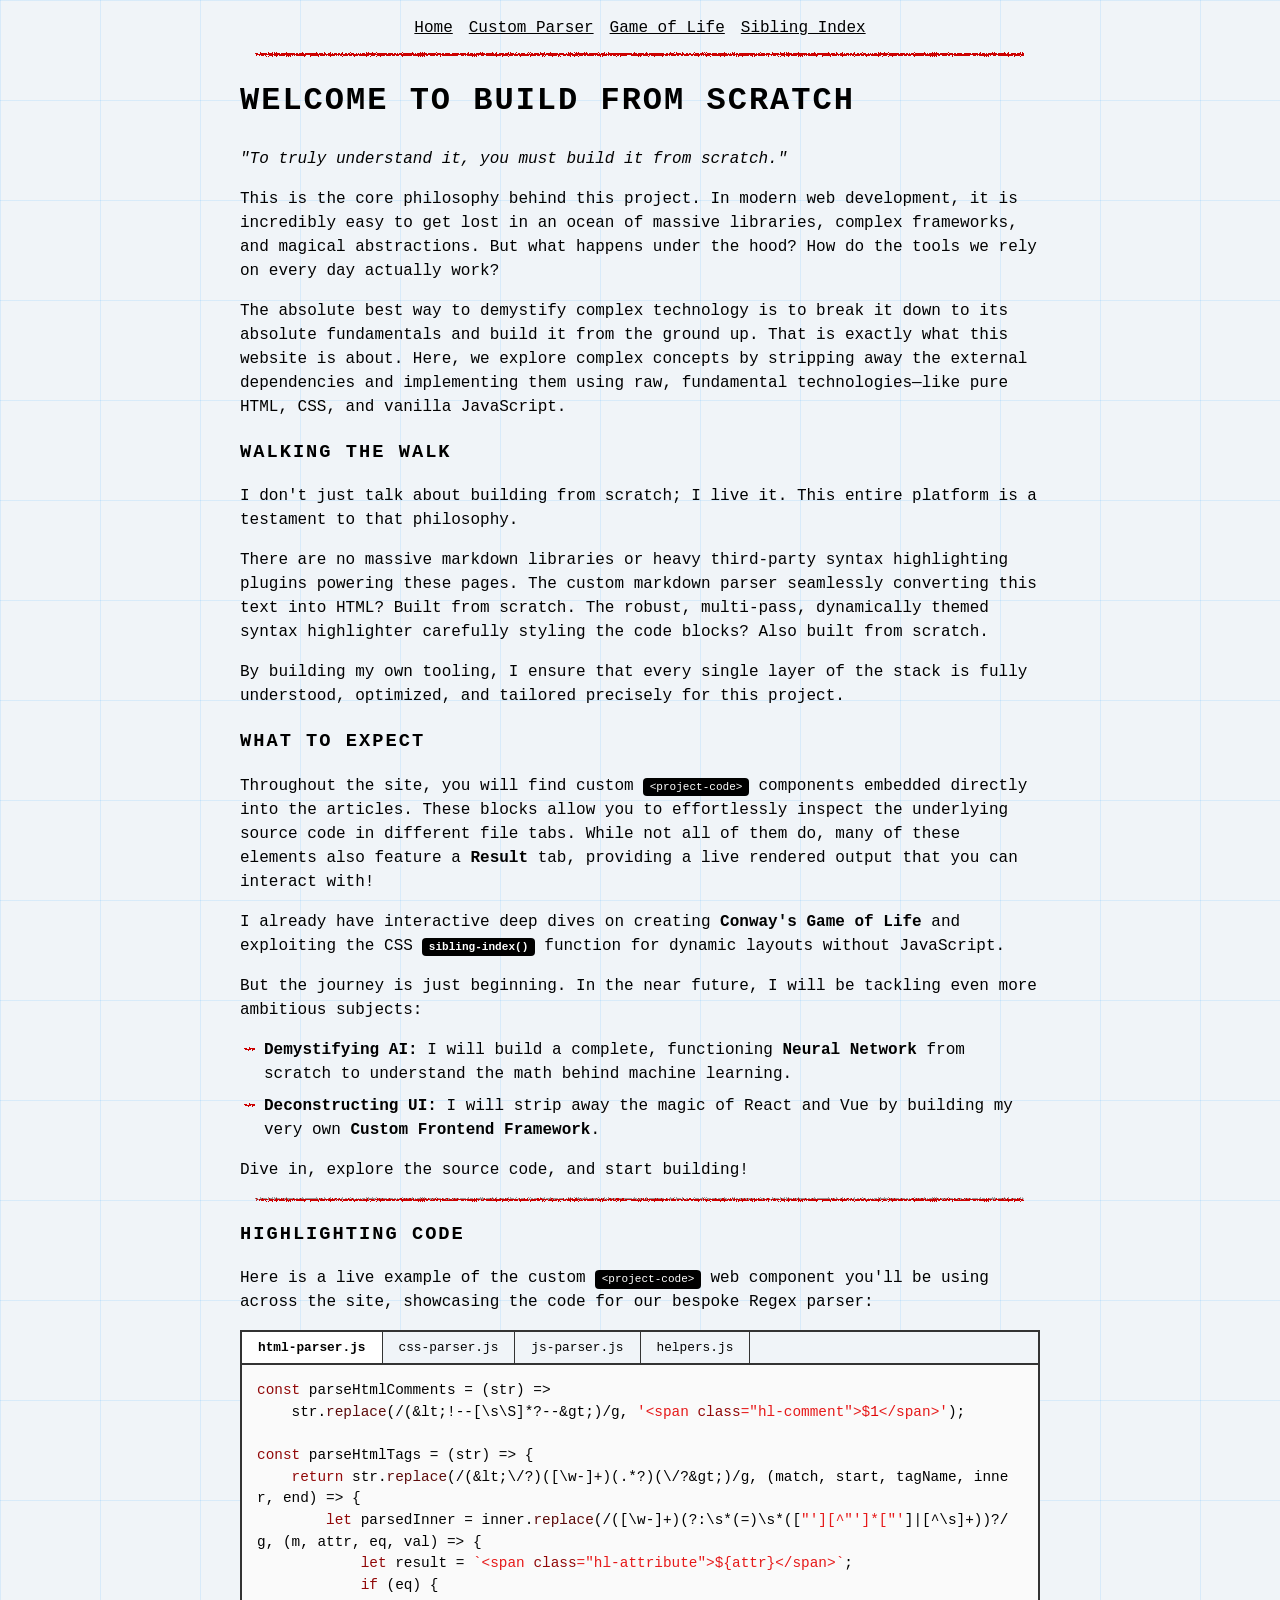
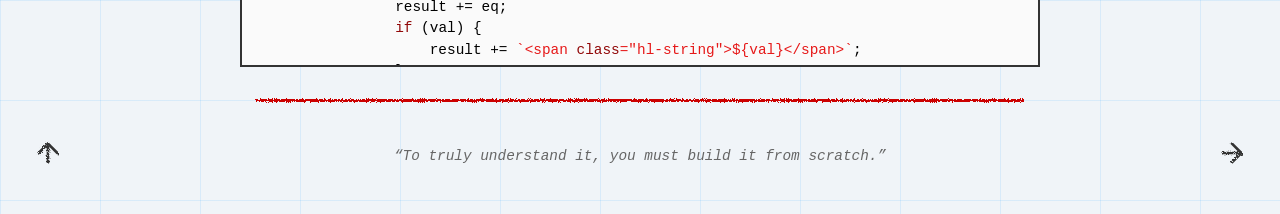
==== index.html @ 82d125a9 "build from scratch" ====
<!DOCTYPE html>
<html lang="en">

<head>
    <meta charset="UTF-8">
    <meta name="viewport" content="width=device-width, initial-scale=1.0">
    <title>Build From Scratch</title>
    <link rel="stylesheet" href="style.css">
    <script src="script.js" type="module"></script>
</head>

<body>
    <nav>
        <ul class="nav-links">
            <li><a href="#/">Home</a></li>
            <li><a href="#/custom-parser">Custom Parser</a></li>
            <li><a href="#/game-of-life">Game of Life</a></li>
            <li><a href="#/sibling-index">Sibling Index</a></li>
        </ul>
    </nav>

    <main>
        Main Content
    </main>

    <footer>
        <a href="#" class="icon-link" aria-label="Back to Top">
            <svg width="32" height="32" viewBox="0 0 24 24" fill="none" stroke="currentColor" stroke-width="2"
                stroke-linecap="round" stroke-linejoin="round">
                <line x1="12" y1="19" x2="12" y2="5"></line>
                <polyline points="5 12 12 5 19 12"></polyline>
            </svg>
        </a>

        <p class="quote">“To truly understand it, you must build it from scratch.”</p>

        <a href="#/sibling-index" class="icon-link" aria-label="Next Article">
            <svg width="32" height="32" viewBox="0 0 24 24" fill="none" stroke="currentColor" stroke-width="2"
                stroke-linecap="round" stroke-linejoin="round">
                <line x1="5" y1="12" x2="19" y2="12"></line>
                <polyline points="12 5 19 12 12 19"></polyline>
            </svg>
        </a>
    </footer>

    <!-- Filter for "handdrawn" lines -->
    <svg style="display: none;">
        <filter id="hand-drawn" x="-8%" y="-10%" width="120%" height="120%">
            <feTurbulence type="fractalNoise" baseFrequency="1.5" numOctaves="2" result="noise" />
            <feDisplacementMap in="SourceGraphic" in2="noise" scale="5" />
        </filter>
    </svg>
</body>

</html>
---- style.css ----
:root {
    --bg-image: linear-gradient(rgba(0, 150, 255, 0.1) 1px, transparent 1px),
        linear-gradient(90deg, rgba(0, 150, 255, 0.1) 1px, transparent 1px),
        linear-gradient(rgba(0, 150, 255, 0.05) 0.5px, transparent 0.5px),
        linear-gradient(90deg, rgba(0, 150, 255, 0.05) 0.5px, transparent 0.5px);
    --bg-size: 100px 100px, 100px 100px, 20px 20px, 20px 20px;
    --underline: hsl(360, 100%, 40%);
}

* {
    box-sizing: border-box;
    line-height: 1.5;
}

body {
    background-color: #f0f4f8;
    background-image: var(--bg-image);
    background-size: var(--bg-size);
    margin: 0;
    font-family: 'JetBrains Mono', 'Fira Code', monospace;
    min-height: 100dvh;
    display: grid;
    grid-template-rows: auto 1fr auto;
}

nav {
    position: relative;
    padding-block: 1rem;

    ul {
        display: flex;
        justify-content: center;
        gap: 1rem;
        width: 100%;
        list-style: none;
        margin-block: 0;
        padding-inline: 0;

        a {
            color: black;
        }
    }

    &::after {
        content: "";
        position: absolute;
        bottom: 0;
        width: 60%;
        border-bottom: 3px solid var(--underline);
        margin-inline: 20%;
        filter: url(#hand-drawn);
    }
}

main {
    width: 100%;
    max-width: min(90vw, 800px);
    margin-inline: auto;
}

footer {
    position: relative;
    display: grid;
    grid-template-columns: auto 1fr auto;
    align-items: center;
    justify-items: center;
    gap: 1rem;
    padding-block: 2rem;
    padding-inline: 2rem;
    text-align: center;

    &::before {
        content: "";
        position: absolute;
        top: 0;
        width: 60vw;
        border-bottom: 3px solid var(--underline);
        margin-inline: 20%;
        filter: url(#hand-drawn);
    }
}

.icon-link {
    color: #333;
    transition: transform 0.2s;
    filter: url(#hand-drawn);
}

.icon-link:hover {
    transform: translateY(-3px);
    color: var(--underline);
}

.quote {
    font-style: italic;
    font-size: 0.9rem;
    color: #666;
}

:is(h1, h2, h3, h4, h5, h6) {
    letter-spacing: 2px;
}

:is(h1, h2, h3) {
    text-transform: uppercase;
}

hr.line {
    width: 60vw;
    border-bottom: 2px solid var(--underline);
    filter: url(#hand-drawn);
}

ul {
    padding-left: 1.5rem;
    margin: 1rem 0;
    list-style: none;
}

main li {
    position: relative;
    margin-bottom: 0.5rem;
}

main li::before {
    content: "";
    position: absolute;
    left: -1.2rem;
    top: .6rem;
    width: 10px;
    height: 2px;
    rotate: calc((mod(sibling-index() * 23, 9) - 4) * 5deg);
    background-color: var(--underline);
    filter: url(#hand-drawn);
}

code {
    background: #000;
    color: #fff;
    padding: 0.2rem 0.4rem;
    font-size: 0.85em;
    border-radius: 4px;
}

::-webkit-scrollbar {
    width: 8px;
    height: 8px;
}

::-webkit-scrollbar-thumb {
    background: #333;
    border: 2px solid #fff;
}
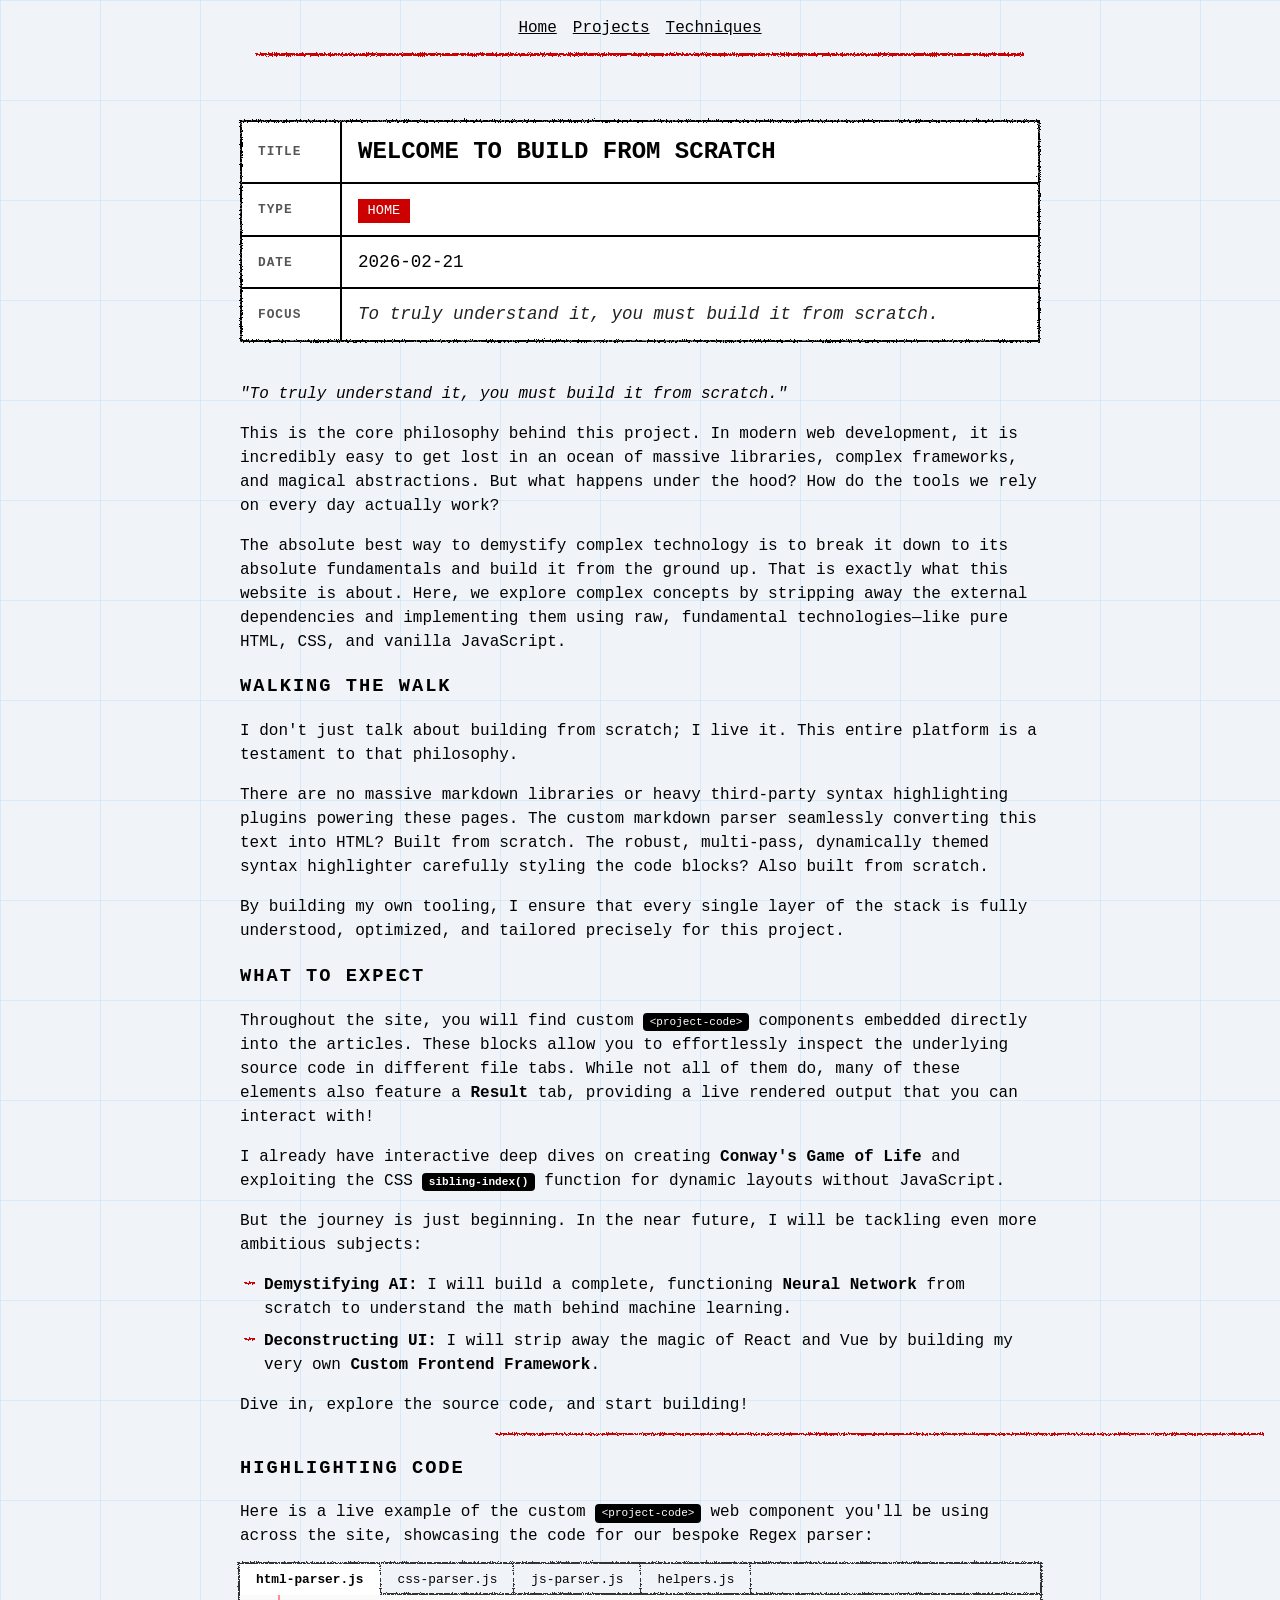
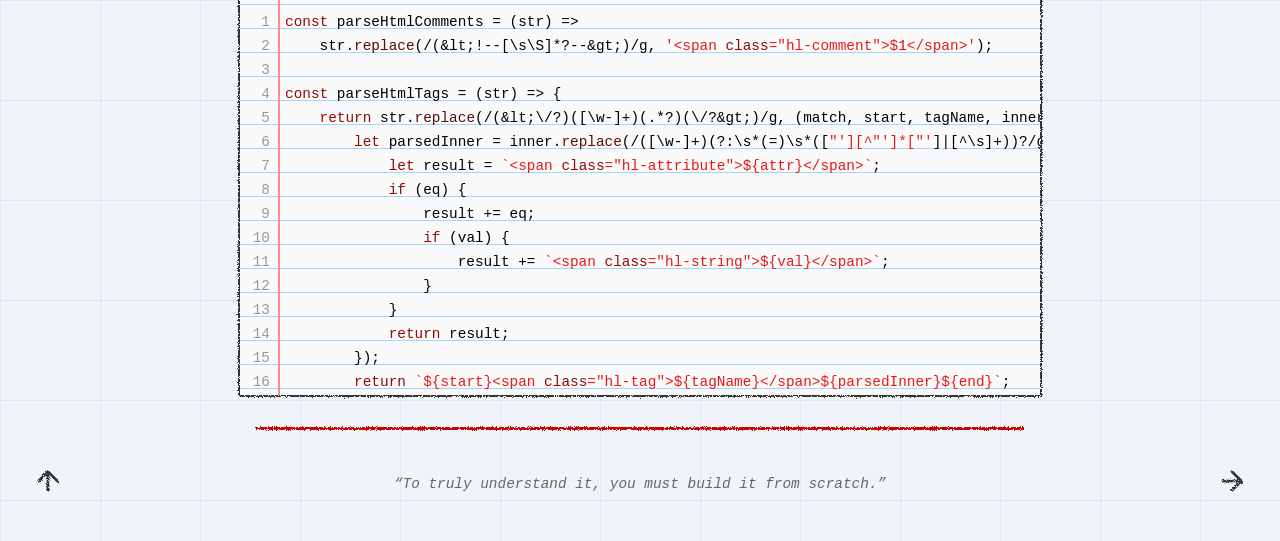
==== commit 419004dd: "2" ====
--- a/index.html
+++ b/index.html
@@ -6,6 +6,7 @@
     <meta name="viewport" content="width=device-width, initial-scale=1.0">
     <title>Build From Scratch</title>
     <link rel="stylesheet" href="style.css">
+    <link rel="stylesheet" href="utils/highlight.css">
     <script src="script.js" type="module"></script>
 </head>
 
@@ -13,9 +14,8 @@
     <nav>
         <ul class="nav-links">
             <li><a href="#/">Home</a></li>
-            <li><a href="#/custom-parser">Custom Parser</a></li>
-            <li><a href="#/game-of-life">Game of Life</a></li>
-            <li><a href="#/sibling-index">Sibling Index</a></li>
+            <li><a href="#/projects">Projects</a></li>
+            <li><a href="#/techniques">Techniques</a></li>
         </ul>
     </nav>
 
--- a/style.css
+++ b/style.css
@@ -26,6 +26,7 @@
 nav {
     position: relative;
     padding-block: 1rem;
+    margin-bottom: 2rem;
 
     ul {
         display: flex;
@@ -105,7 +106,8 @@
     text-transform: uppercase;
 }
 
-hr.line {
+.line {
+    margin-inline: 20vw;
     width: 60vw;
     border-bottom: 2px solid var(--underline);
     filter: url(#hand-drawn);
@@ -150,4 +152,191 @@
 ::-webkit-scrollbar-thumb {
     background: #333;
     border: 2px solid #fff;
+}
+
+.image-container {
+    position: relative;
+    max-width: 100%;
+    margin-block: 2rem;
+}
+
+.sketched-filter {
+    filter: url(#hand-drawn);
+}
+
+.image-container img {
+    display: block;
+    width: 100%;
+    height: auto;
+    border-radius: 4px;
+}
+
+.overlay {
+    position: absolute;
+    inset: 0;
+    pointer-events: none;
+    background-color: rgba(255, 255, 255, 0.05);
+}
+
+.code-tab-container {
+    margin-block: 1rem 2rem;
+    background: #fff;
+    font-family: inherit;
+    position: relative;
+    z-index: 0;
+}
+
+.code-tab-container::before {
+    content: "";
+    position: absolute;
+    inset: -2px;
+    border: 2px solid #333;
+    pointer-events: none;
+    filter: url(#hand-drawn);
+    z-index: -1;
+}
+
+.code-tab-bar {
+    display: flex;
+    background: #f0f4f8;
+    overflow-x: auto;
+    overflow-y: hidden;
+    position: relative;
+    z-index: 1;
+}
+
+.code-tab-bar::after {
+    content: "";
+    position: absolute;
+    bottom: 0;
+    left: 0;
+    right: 0;
+    height: 2px;
+    background: #333;
+    pointer-events: none;
+    filter: url(#hand-drawn);
+    z-index: -1;
+}
+
+.code-tab {
+    padding: 8px 16px;
+    font-size: 0.8rem;
+    font-family: inherit;
+    border: none;
+    background: #fff;
+    font-weight: bold;
+    cursor: default;
+    position: relative;
+}
+
+.code-tab::after {
+    content: "";
+    position: absolute;
+    right: -1px;
+    top: 0;
+    bottom: 0;
+    width: 2px;
+    background: #333;
+    pointer-events: none;
+    filter: url(#hand-drawn);
+    z-index: 1;
+}
+
+.code-tab-container pre {
+    margin: 0;
+    padding: 15px 15px 15px 0;
+    max-height: 400px;
+    overflow: auto;
+    font-size: 0.9rem;
+
+    line-height: 1.5rem;
+    background-color: #fafafa;
+    background-image:
+        linear-gradient(90deg, transparent 38px, #ff8c8c 38px, #ff8c8c 40px, transparent 40px),
+        linear-gradient(to bottom, transparent calc(1.5rem - 1px), #a3d5ff calc(1.5rem - 1px));
+    background-size: 100% 1.5rem;
+    background-attachment: local;
+    background-position: left top, left 10px;
+
+    white-space: pre;
+    word-break: break-all;
+    color: #000;
+    position: relative;
+    z-index: 1;
+    counter-reset: line;
+}
+
+.code-tab-container code {
+    background: transparent;
+    padding: 0;
+    color: inherit;
+    font-size: inherit;
+}
+
+.line-num::before {
+    counter-increment: line;
+    content: counter(line);
+    display: inline-block;
+    width: 30px;
+    text-align: right;
+    margin-right: 15px;
+    color: #999;
+    user-select: none;
+}
+
+.grid-container {
+    display: grid;
+    grid-template-columns: repeat(auto-fill, minmax(250px, 1fr));
+    gap: 1.5rem;
+    margin-block: 2rem;
+}
+
+.card {
+    display: flex;
+    flex-direction: column;
+    padding: 1.5rem;
+    border-radius: 6px;
+    background: #fff;
+    text-decoration: none;
+    color: #333;
+    position: relative;
+    z-index: 0;
+    transition: transform 0.2s ease, box-shadow 0.2s ease;
+}
+
+.card::before {
+    content: "";
+    position: absolute;
+    inset: -2px;
+    border: 2px solid #333;
+    border-radius: 6px;
+    pointer-events: none;
+    filter: url(#hand-drawn);
+    z-index: -1;
+    transition: inherit;
+}
+
+.card:hover {
+    transform: translateY(-4px);
+    box-shadow: 0 4px 12px rgba(0, 0, 0, 0.1);
+}
+
+.card h3 {
+    margin: 0 0 0.5rem 0;
+    font-size: 1.25rem;
+    text-transform: uppercase;
+}
+
+.card p {
+    margin: 0 0 1rem 0;
+    font-size: 0.95rem;
+    color: #555;
+    flex: 1;
+}
+
+.card-meta {
+    font-size: 0.8rem;
+    color: #777;
+    font-weight: bold;
+    text-transform: uppercase;
 }
--- a/utils/highlight.css
+++ b/utils/highlight.css
@@ -0,0 +1,55 @@
+[class^="hl-"] {
+    --hl-hue: 360;
+    color: hsl(var(--hl-hue), var(--hl-sat), var(--hl-light));
+}
+
+.hl-comment {
+    --hl-sat: 20%;
+    --hl-light: 60%;
+    font-style: italic;
+}
+
+.hl-string {
+    --hl-sat: 80%;
+    --hl-light: 50%;
+}
+
+.hl-keyword {
+    --hl-sat: 90%;
+    --hl-light: 30%;
+}
+
+.hl-function {
+    --hl-sat: 80%;
+    --hl-light: 20%;
+}
+
+.hl-number {
+    --hl-sat: 95%;
+    --hl-light: 45%;
+}
+
+.hl-tag {
+    --hl-sat: 60%;
+    --hl-light: 18%;
+}
+
+.hl-attribute {
+    --hl-sat: 65%;
+    --hl-light: 30%;
+}
+
+.hl-selector {
+    --hl-sat: 50%;
+    --hl-light: 15%;
+}
+
+.hl-property {
+    --hl-sat: 85%;
+    --hl-light: 25%;
+}
+
+.hl-value {
+    --hl-sat: 60%;
+    --hl-light: 50%;
+}
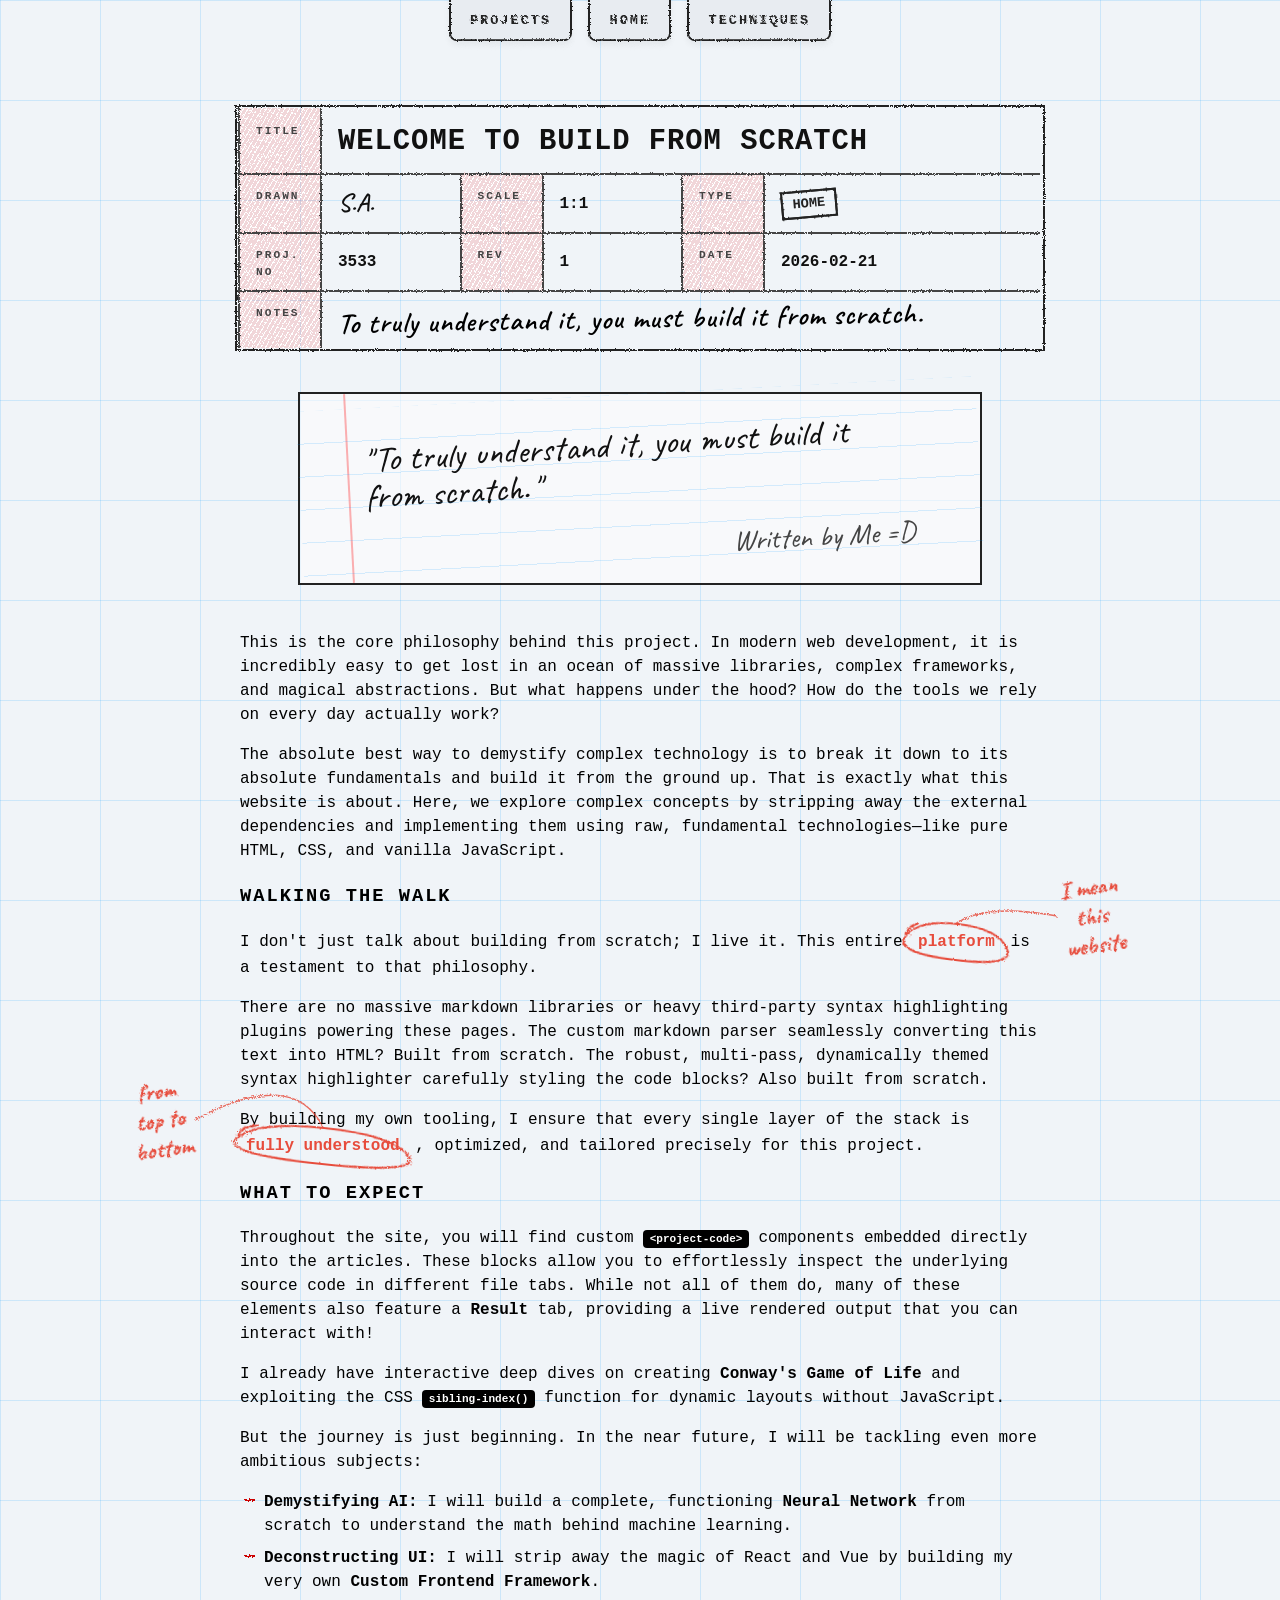
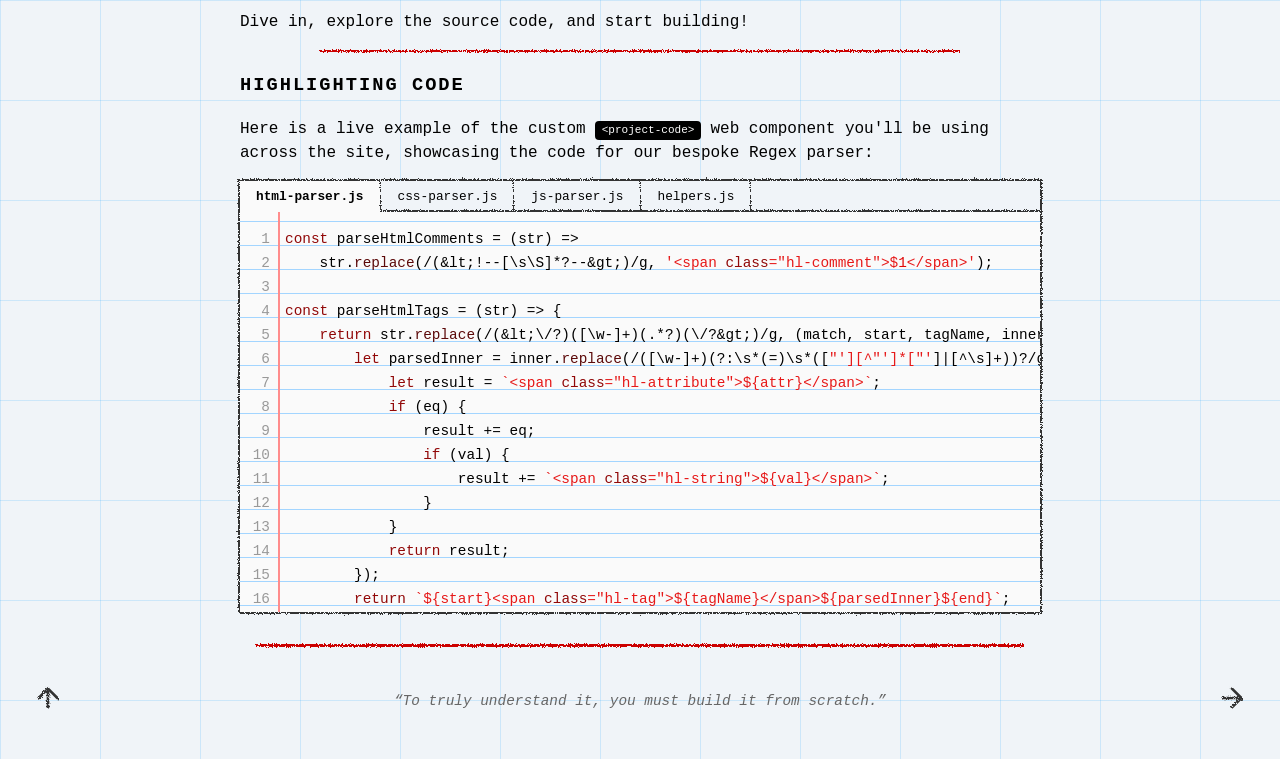
==== commit 2ed277bf: "bom" ====
--- a/index.html
+++ b/index.html
@@ -13,14 +13,14 @@
 <body>
     <nav>
         <ul class="nav-links">
+            <li><a href="#/projects">Projects</a></li>
             <li><a href="#/">Home</a></li>
-            <li><a href="#/projects">Projects</a></li>
             <li><a href="#/techniques">Techniques</a></li>
         </ul>
     </nav>
 
     <main>
-        Main Content
+        Fetching content
     </main>
 
     <footer>
@@ -43,9 +43,17 @@
         </a>
     </footer>
 
-    <!-- Filter for "handdrawn" lines -->
+    <!-- Filters for "handdrawn" lines -->
     <svg style="display: none;">
         <filter id="hand-drawn" x="-8%" y="-10%" width="120%" height="120%">
+            <feTurbulence type="fractalNoise" baseFrequency="1.5" numOctaves="2" result="noise" />
+            <feDisplacementMap in="SourceGraphic" in2="noise" scale="5" />
+        </filter>
+        <filter id="hand-drawn-3" x="-8%" y="-10%" width="120%" height="120%">
+            <feTurbulence type="fractalNoise" baseFrequency="1.5" numOctaves="2" result="noise" />
+            <feDisplacementMap in="SourceGraphic" in2="noise" scale="3" />
+        </filter>
+        <filter id="hand-drawn-5" x="-8%" y="-10%" width="120%" height="120%">
             <feTurbulence type="fractalNoise" baseFrequency="1.5" numOctaves="2" result="noise" />
             <feDisplacementMap in="SourceGraphic" in2="noise" scale="5" />
         </filter>
--- a/style.css
+++ b/style.css
@@ -1,8 +1,8 @@
 :root {
-    --bg-image: linear-gradient(rgba(0, 150, 255, 0.1) 1px, transparent 1px),
-        linear-gradient(90deg, rgba(0, 150, 255, 0.1) 1px, transparent 1px),
-        linear-gradient(rgba(0, 150, 255, 0.05) 0.5px, transparent 0.5px),
-        linear-gradient(90deg, rgba(0, 150, 255, 0.05) 0.5px, transparent 0.5px);
+    --bg-image: linear-gradient(rgba(0, 150, 255, 0.15) 1px, transparent 1px),
+        linear-gradient(90deg, rgba(0, 150, 255, 0.15) 1px, transparent 1px),
+        linear-gradient(rgba(0, 150, 255, 0.08) 0.5px, transparent 0.5px),
+        linear-gradient(90deg, rgba(0, 150, 255, 0.08) 0.5px, transparent 0.5px);
     --bg-size: 100px 100px, 100px 100px, 20px 20px, 20px 20px;
     --underline: hsl(360, 100%, 40%);
 }
@@ -10,6 +10,11 @@
 * {
     box-sizing: border-box;
     line-height: 1.5;
+}
+
+@font-face {
+    font-family: 'Caveat';
+    src: url('static/Caveat-VariableFont_wght.ttf') format('truetype');
 }
 
 body {
@@ -25,31 +30,54 @@
 
 nav {
     position: relative;
-    padding-block: 1rem;
-    margin-bottom: 2rem;
+    margin-bottom: 1.5rem;
 
     ul {
         display: flex;
         justify-content: center;
+        align-items: flex-start;
         gap: 1rem;
         width: 100%;
         list-style: none;
         margin-block: 0;
         padding-inline: 0;
 
+        li {
+            margin: 0;
+            padding: 0;
+            rotate: calc(((sibling-index() - 1) / sibling-count() - 0.5) * -10deg);
+            translate: 0 -0.8rem;
+        }
+
         a {
-            color: black;
+            display: inline-block;
+            padding-block: 1.5rem .5rem;
+            padding-inline: 1.2rem;
+            position: relative;
+
+            color: #222;
+            text-decoration: none;
+            text-transform: uppercase;
+            font-weight: 800;
+            font-size: 0.85rem;
+            letter-spacing: 2px;
+            background-color: #e8ecf1;
+            border: 2px solid #222;
+            border-top: none;
+            border-bottom-left-radius: .5rem;
+            border-bottom-right-radius: .5rem;
+            filter: url(#hand-drawn-3);
+            transition: transform 0.2s ease, background-color 0.2s ease;
+            box-shadow: 0 4px 6px rgba(0, 0, 0, 0.05);
         }
-    }
-
-    &::after {
-        content: "";
-        position: absolute;
-        bottom: 0;
-        width: 60%;
-        border-bottom: 3px solid var(--underline);
-        margin-inline: 20%;
-        filter: url(#hand-drawn);
+
+        a:hover {
+            content: "";
+            transform: translateY(4px);
+            background-color: hsl(360 100% 50% / 0.122);
+            background-image: repeating-linear-gradient(-60deg, transparent, transparent 3px, #fff 3px, #fff 4px);
+            filter: url(#hand-drawn-3);
+        }
     }
 }
 
@@ -107,8 +135,8 @@
 }
 
 .line {
-    margin-inline: 20vw;
-    width: 60vw;
+    margin-inline: auto;
+    width: 80%;
     border-bottom: 2px solid var(--underline);
     filter: url(#hand-drawn);
 }
@@ -144,6 +172,12 @@
     border-radius: 4px;
 }
 
+p code {
+    break-inside: avoid;
+    white-space: nowrap;
+    font-weight: 900;
+}
+
 ::-webkit-scrollbar {
     width: 8px;
     height: 8px;
@@ -202,20 +236,20 @@
     overflow-x: auto;
     overflow-y: hidden;
     position: relative;
-    z-index: 1;
+    z-index: 2;
 }
 
 .code-tab-bar::after {
     content: "";
     position: absolute;
-    bottom: 0;
+    bottom: 0px;
     left: 0;
     right: 0;
     height: 2px;
     background: #333;
     pointer-events: none;
     filter: url(#hand-drawn);
-    z-index: -1;
+    z-index: 1;
 }
 
 .code-tab {
@@ -223,10 +257,11 @@
     font-size: 0.8rem;
     font-family: inherit;
     border: none;
-    background: #fff;
+    background: transparent;
     font-weight: bold;
     cursor: default;
     position: relative;
+    z-index: 1;
 }
 
 .code-tab::after {
@@ -239,7 +274,14 @@
     background: #333;
     pointer-events: none;
     filter: url(#hand-drawn);
-    z-index: 1;
+    z-index: 2;
+}
+
+.code-tab.active {
+    background: #fafafa;
+    z-index: 3;
+    border-bottom: 2px solid #fafafa;
+    margin-bottom: -2px;
 }
 
 .code-tab-container pre {
@@ -260,8 +302,7 @@
 
     white-space: pre;
     word-break: break-all;
-    color: #000;
-    position: relative;
+    color: black;
     z-index: 1;
     counter-reset: line;
 }
@@ -277,11 +318,18 @@
     counter-increment: line;
     content: counter(line);
     display: inline-block;
-    width: 30px;
+    width: 2rem;
     text-align: right;
     margin-right: 15px;
     color: #999;
     user-select: none;
+}
+
+@media (max-width: 600px) {
+    .code-tab-container pre {
+        padding: 10px 10px 10px 0;
+        font-size: 0.75rem;
+    }
 }
 
 .grid-container {
@@ -295,12 +343,11 @@
     display: flex;
     flex-direction: column;
     padding: 1.5rem;
-    border-radius: 6px;
+    border-radius: .5rem;
     background: #fff;
     text-decoration: none;
     color: #333;
     position: relative;
-    z-index: 0;
     transition: transform 0.2s ease, box-shadow 0.2s ease;
 }
 
@@ -312,13 +359,10 @@
     border-radius: 6px;
     pointer-events: none;
     filter: url(#hand-drawn);
-    z-index: -1;
-    transition: inherit;
 }
 
 .card:hover {
     transform: translateY(-4px);
-    box-shadow: 0 4px 12px rgba(0, 0, 0, 0.1);
 }
 
 .card h3 {
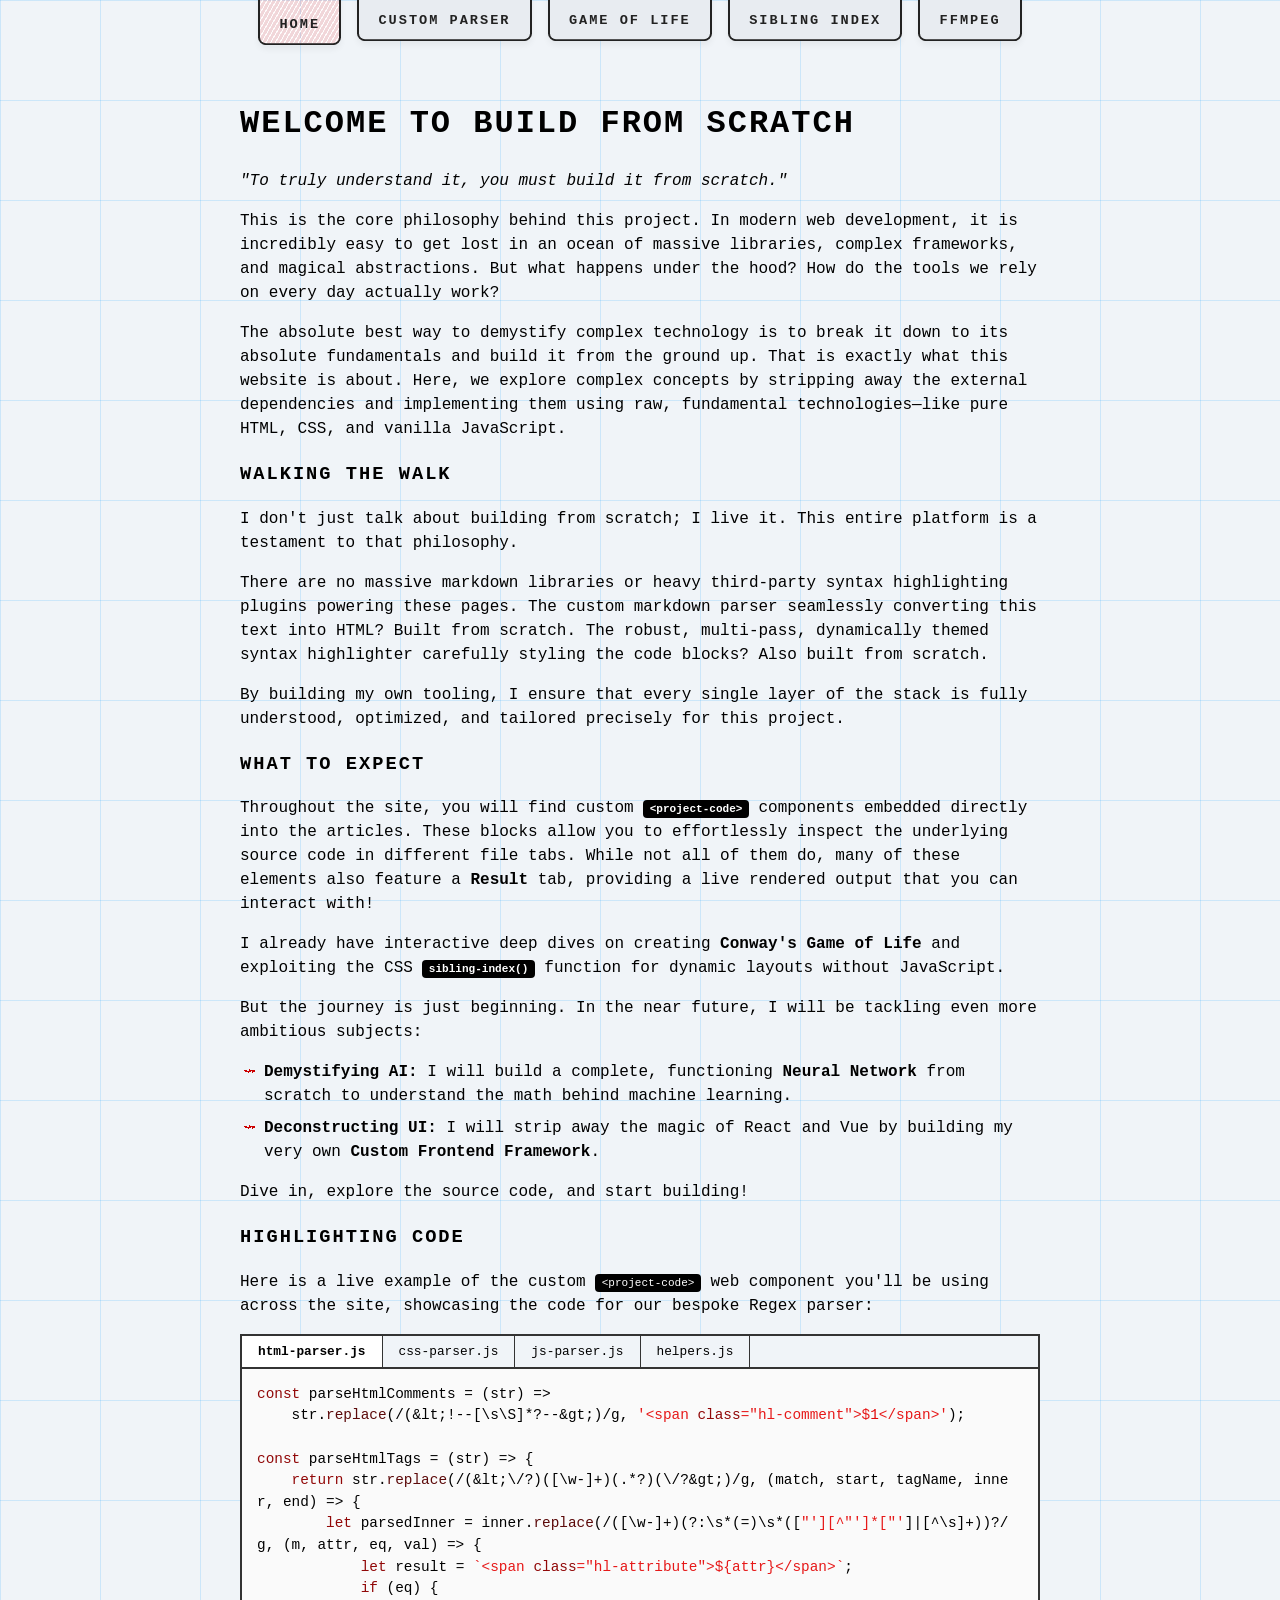
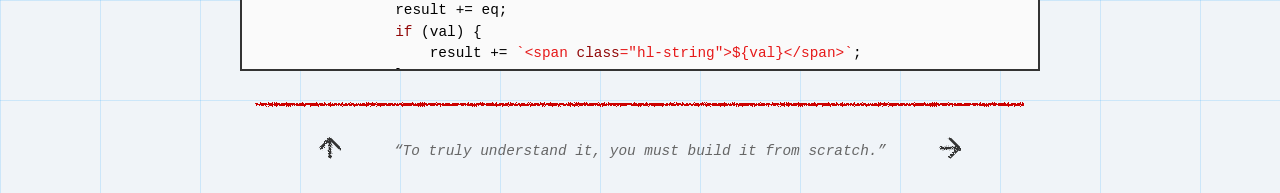
==== commit 1edbe662: "ffmpeg article" ====
--- a/index.html
+++ b/index.html
@@ -6,21 +6,22 @@
     <meta name="viewport" content="width=device-width, initial-scale=1.0">
     <title>Build From Scratch</title>
     <link rel="stylesheet" href="style.css">
-    <link rel="stylesheet" href="utils/highlight.css">
     <script src="script.js" type="module"></script>
 </head>
 
 <body>
     <nav>
         <ul class="nav-links">
-            <li><a href="#/projects">Projects</a></li>
             <li><a href="#/">Home</a></li>
-            <li><a href="#/techniques">Techniques</a></li>
+            <li><a href="#/custom-parser">Custom Parser</a></li>
+            <li><a href="#/game-of-life">Game of Life</a></li>
+            <li><a href="#/sibling-index">Sibling Index</a></li>
+            <li><a href="#/ffmpeg-video-conversion">FFmpeg</a></li>
         </ul>
     </nav>
 
     <main>
-        Fetching content
+        Main Content
     </main>
 
     <footer>
@@ -43,17 +44,9 @@
         </a>
     </footer>
 
-    <!-- Filters for "handdrawn" lines -->
+    <!-- Filter for "handdrawn" lines -->
     <svg style="display: none;">
         <filter id="hand-drawn" x="-8%" y="-10%" width="120%" height="120%">
-            <feTurbulence type="fractalNoise" baseFrequency="1.5" numOctaves="2" result="noise" />
-            <feDisplacementMap in="SourceGraphic" in2="noise" scale="5" />
-        </filter>
-        <filter id="hand-drawn-3" x="-8%" y="-10%" width="120%" height="120%">
-            <feTurbulence type="fractalNoise" baseFrequency="1.5" numOctaves="2" result="noise" />
-            <feDisplacementMap in="SourceGraphic" in2="noise" scale="3" />
-        </filter>
-        <filter id="hand-drawn-5" x="-8%" y="-10%" width="120%" height="120%">
             <feTurbulence type="fractalNoise" baseFrequency="1.5" numOctaves="2" result="noise" />
             <feDisplacementMap in="SourceGraphic" in2="noise" scale="5" />
         </filter>
--- a/style.css
+++ b/style.css
@@ -71,7 +71,8 @@
             box-shadow: 0 4px 6px rgba(0, 0, 0, 0.05);
         }
 
-        a:hover {
+        a:hover,
+        a.active {
             content: "";
             transform: translateY(4px);
             background-color: hsl(360 100% 50% / 0.122);
@@ -89,12 +90,12 @@
 
 footer {
     position: relative;
-    display: grid;
-    grid-template-columns: auto 1fr auto;
+    display: flex;
+    justify-content: center;
     align-items: center;
-    justify-items: center;
-    gap: 1rem;
-    padding-block: 2rem;
+    gap: 3rem;
+    padding-top: 1.5rem;
+    padding-bottom: 1rem;
     padding-inline: 2rem;
     text-align: center;
 
@@ -383,4 +384,33 @@
     color: #777;
     font-weight: bold;
     text-transform: uppercase;
+    position: relative;
+    z-index: 1;
+}
+
+.tech-overlay {
+    position: absolute;
+    inset: 0;
+    width: 100%;
+    height: 100%;
+    pointer-events: none;
+    z-index: 0;
+    opacity: 0.6;
+}
+
+.tech-group {
+    filter: url(#hand-drawn-3);
+    stroke: rgba(255, 0, 0, 0.18);
+    fill: none;
+}
+
+.tech-group rect,
+.tech-group circle[fill] {
+    fill: rgba(0, 150, 255, 0.08);
+}
+
+.card h3,
+.card p {
+    position: relative;
+    z-index: 1;
 }
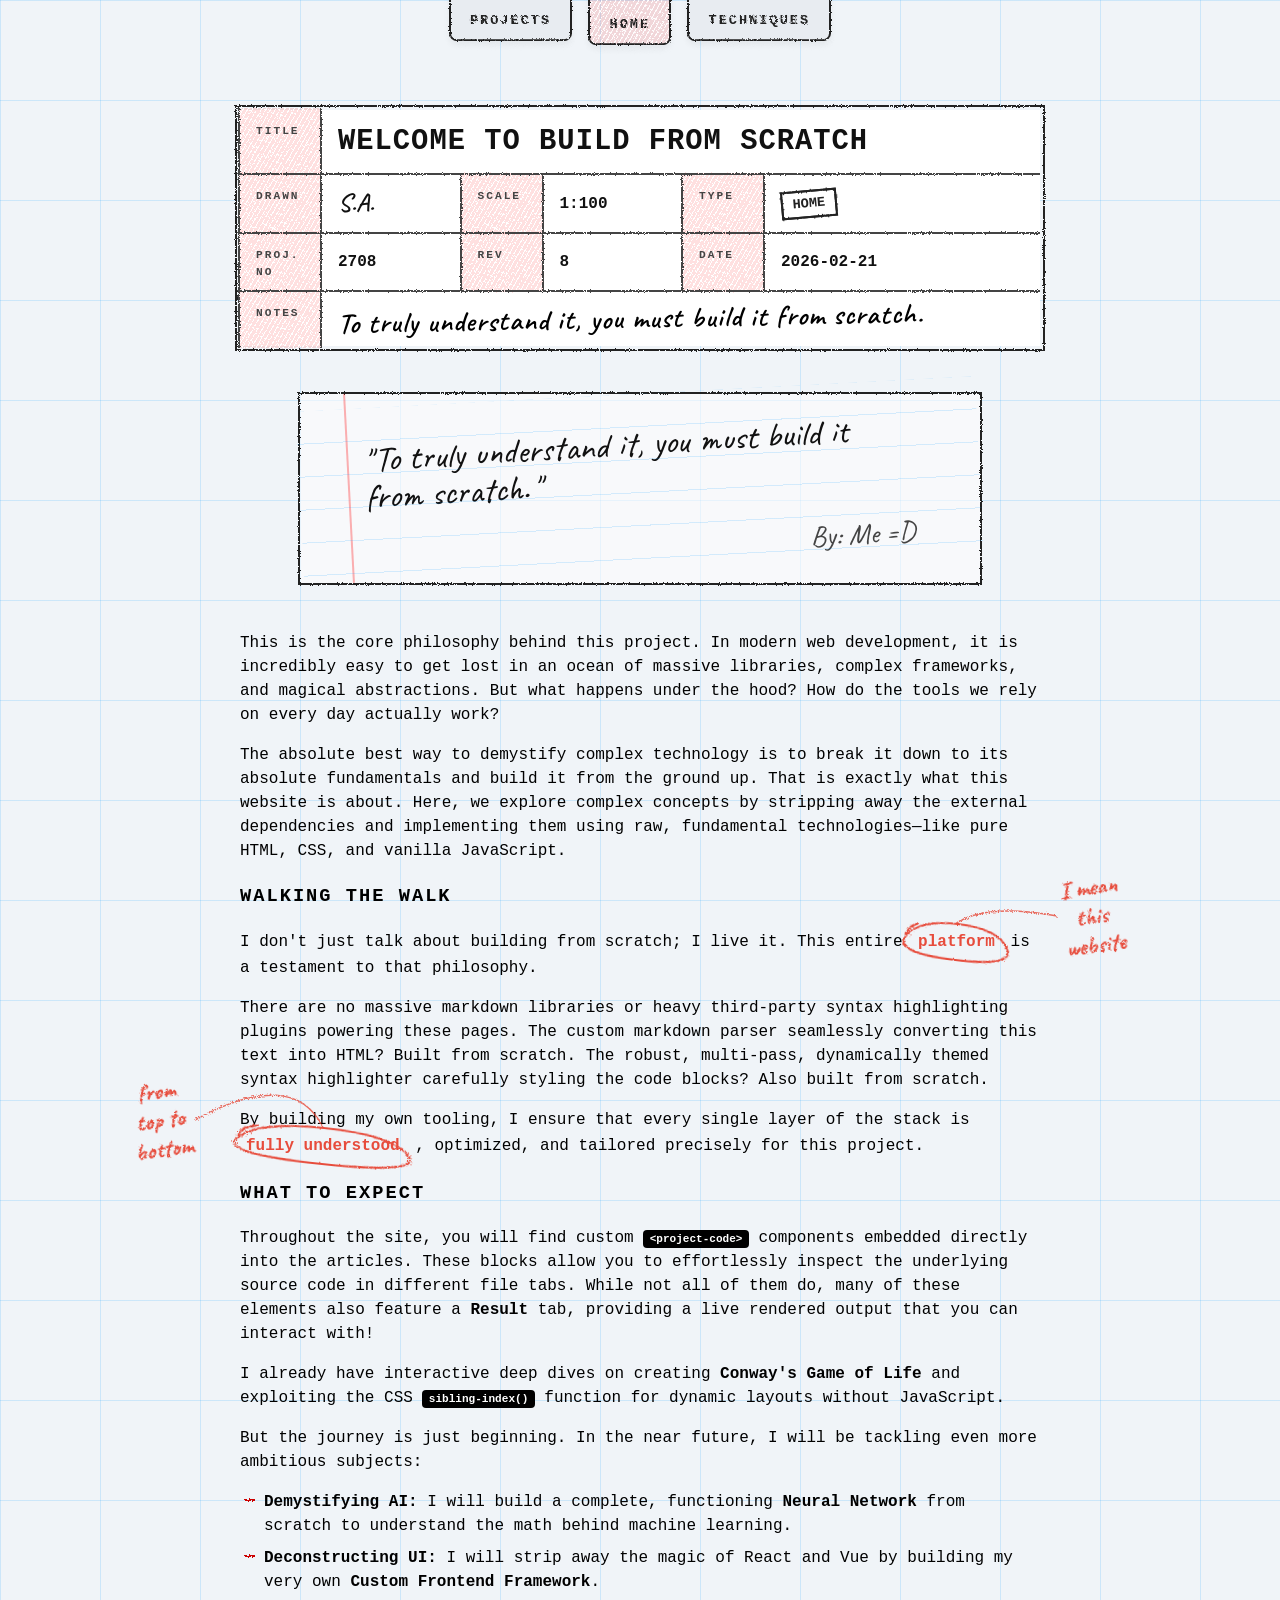
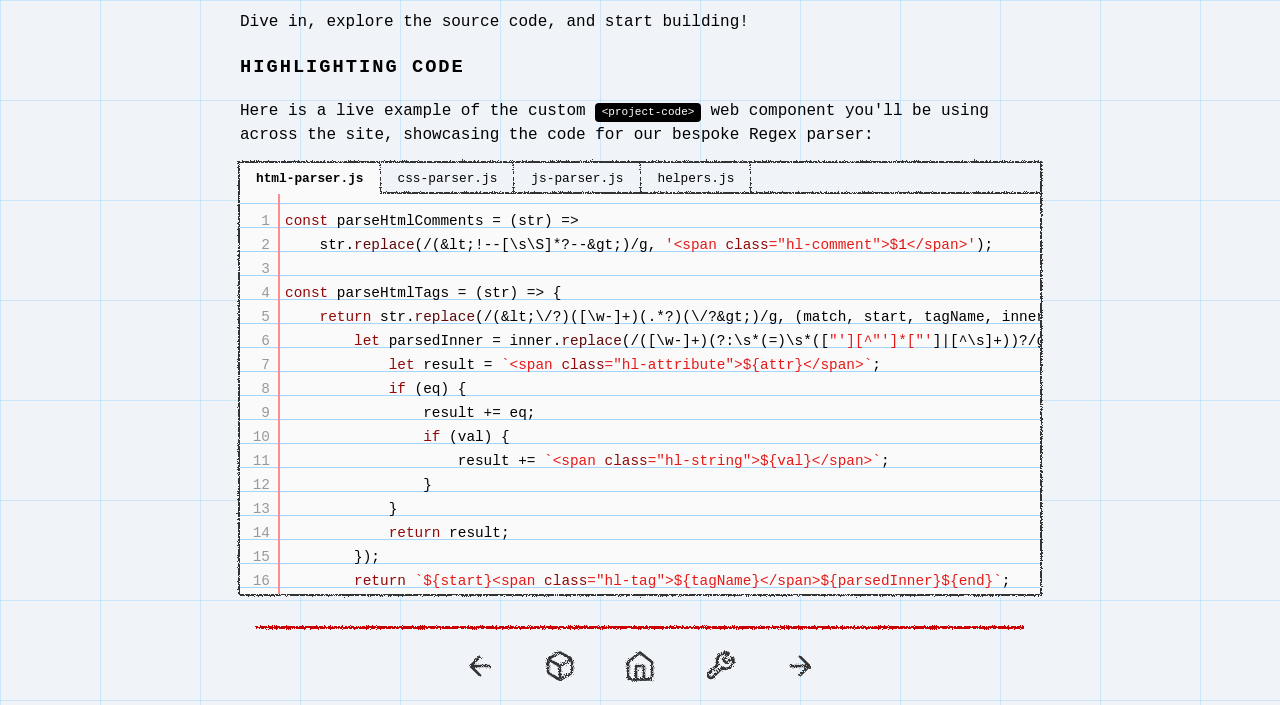
==== commit 4b4899b4: "Merge branch 'main' of https://github.com/S-Most/build-from-scratch" ====
--- a/index.html
+++ b/index.html
@@ -6,22 +6,21 @@
     <meta name="viewport" content="width=device-width, initial-scale=1.0">
     <title>Build From Scratch</title>
     <link rel="stylesheet" href="style.css">
+    <link rel="stylesheet" href="utils/highlight.css">
     <script src="script.js" type="module"></script>
 </head>
 
 <body>
     <nav>
         <ul class="nav-links">
+            <li><a href="#/projects">Projects</a></li>
             <li><a href="#/">Home</a></li>
-            <li><a href="#/custom-parser">Custom Parser</a></li>
-            <li><a href="#/game-of-life">Game of Life</a></li>
-            <li><a href="#/sibling-index">Sibling Index</a></li>
-            <li><a href="#/ffmpeg-video-conversion">FFmpeg</a></li>
+            <li><a href="#/techniques">Techniques</a></li>
         </ul>
     </nav>
 
     <main>
-        Main Content
+        Fetching content
     </main>
 
     <footer>
@@ -44,9 +43,17 @@
         </a>
     </footer>
 
-    <!-- Filter for "handdrawn" lines -->
+    <!-- Filters for "handdrawn" lines -->
     <svg style="display: none;">
         <filter id="hand-drawn" x="-8%" y="-10%" width="120%" height="120%">
+            <feTurbulence type="fractalNoise" baseFrequency="1.5" numOctaves="2" result="noise" />
+            <feDisplacementMap in="SourceGraphic" in2="noise" scale="5" />
+        </filter>
+        <filter id="hand-drawn-3" x="-8%" y="-10%" width="120%" height="120%">
+            <feTurbulence type="fractalNoise" baseFrequency="1.5" numOctaves="2" result="noise" />
+            <feDisplacementMap in="SourceGraphic" in2="noise" scale="3" />
+        </filter>
+        <filter id="hand-drawn-5" x="-8%" y="-10%" width="120%" height="120%">
             <feTurbulence type="fractalNoise" baseFrequency="1.5" numOctaves="2" result="noise" />
             <feDisplacementMap in="SourceGraphic" in2="noise" scale="5" />
         </filter>
--- a/utils/highlight.css
+++ b/utils/highlight.css
@@ -0,0 +1,55 @@
+[class^="hl-"] {
+    --hl-hue: 360;
+    color: hsl(var(--hl-hue), var(--hl-sat), var(--hl-light));
+}
+
+.hl-comment {
+    --hl-sat: 20%;
+    --hl-light: 60%;
+    font-style: italic;
+}
+
+.hl-string {
+    --hl-sat: 80%;
+    --hl-light: 50%;
+}
+
+.hl-keyword {
+    --hl-sat: 90%;
+    --hl-light: 30%;
+}
+
+.hl-function {
+    --hl-sat: 80%;
+    --hl-light: 20%;
+}
+
+.hl-number {
+    --hl-sat: 95%;
+    --hl-light: 45%;
+}
+
+.hl-tag {
+    --hl-sat: 60%;
+    --hl-light: 18%;
+}
+
+.hl-attribute {
+    --hl-sat: 65%;
+    --hl-light: 30%;
+}
+
+.hl-selector {
+    --hl-sat: 50%;
+    --hl-light: 15%;
+}
+
+.hl-property {
+    --hl-sat: 85%;
+    --hl-light: 25%;
+}
+
+.hl-value {
+    --hl-sat: 60%;
+    --hl-light: 50%;
+}
